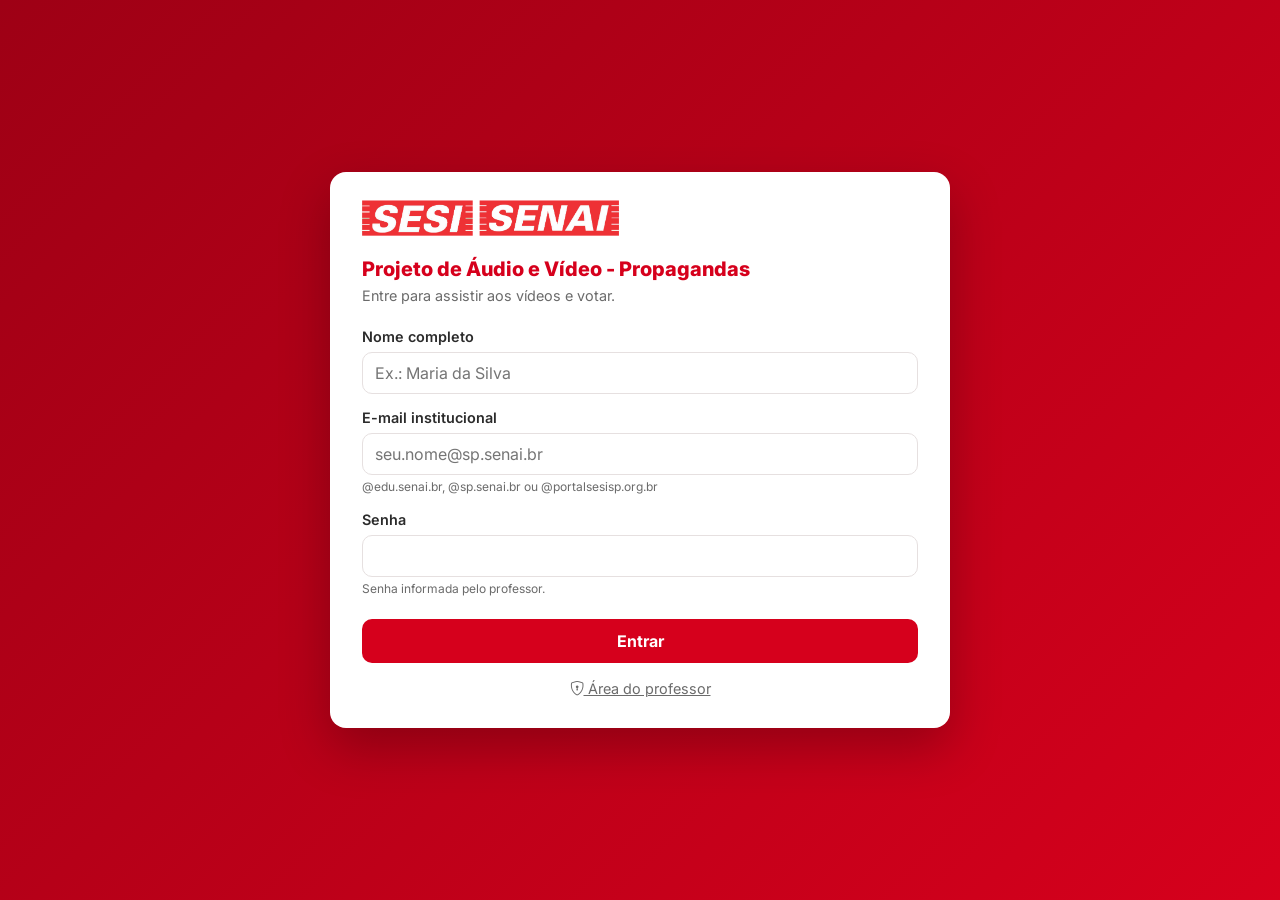
==== index.html @ be34e26c "first commit" ====
<!DOCTYPE html>
<html lang="pt-BR">
<head>
  <meta charset="UTF-8">
  <meta name="viewport" content="width=device-width, initial-scale=1.0">
  <title>Entrar - Concurso de Propagandas 2026</title>
  <link rel="preconnect" href="https://fonts.googleapis.com">
  <link rel="preconnect" href="https://fonts.gstatic.com" crossorigin>
  <link href="https://fonts.googleapis.com/css2?family=Inter:wght@400;500;600;700;800&display=swap" rel="stylesheet">
  <link rel="stylesheet" href="https://cdn.jsdelivr.net/npm/bootstrap-icons@1.11.3/font/bootstrap-icons.min.css">
  <link rel="stylesheet" href="css/style.css">
</head>
<body class="pagina-login">

  <main class="card-login">
    <img src="img/logo-sesi-senai.png" alt="SESI | SENAI" class="logo">
    <h1>Projeto de Áudio e Vídeo - Propagandas</h1>
    <p class="subtitulo">Entre para assistir aos vídeos e votar.</p>

    <form id="formLogin">
      <div class="campo">
        <label for="nome">Nome completo</label>
        <input type="text" id="nome" required autocomplete="name" placeholder="Ex.: Maria da Silva">
      </div>

      <div class="campo">
        <label for="email">E-mail institucional</label>
        <input type="email" id="email" required autocomplete="email" placeholder="seu.nome@sp.senai.br">
        <p class="dica-campo">@edu.senai.br, @sp.senai.br ou @portalsesisp.org.br</p>
      </div>

      <div class="campo">
        <label for="senha">Senha</label>
        <input type="password" id="senha" required autocomplete="current-password">
        <p class="dica-campo">Senha informada pelo professor.</p>
      </div>

      <button type="submit" id="botaoEntrar" class="botao-principal">Entrar</button>
    </form>

    <a href="admin.html" class="link-admin"><i class="bi bi-shield-lock"></i> Área do professor</a>
  </main>

  <script src="js/config.js"></script>
  <script src="js/banco.js"></script>
  <script src="js/login.js"></script>
</body>
</html>
---- css/style.css ----
/* =============================================================
   CORES E CONFIGURAÇÕES GERAIS
   Para mudar uma cor do site inteiro, mude aqui.
   ============================================================= */
:root {
  --vermelho: #d6001c;
  --vermelho-escuro: #9e0015;
  --vermelho-claro: #fdeced;
  --fundo: #f7f5f5;
  --branco: #ffffff;
  --texto: #2b2b2b;
  --texto-suave: #6b6b6b;
  --borda: #e6e0e0;
  --verde: #1f9d55;
  --sombra: 0 6px 20px rgba(0, 0, 0, 0.06);
  --raio: 16px;
}

* {
  margin: 0;
  padding: 0;
  box-sizing: border-box;
}

body {
  font-family: "Inter", sans-serif;
  background: var(--fundo);
  color: var(--texto);
  line-height: 1.6;
}

button {
  font-family: inherit;
  cursor: pointer;
}

[hidden] {
  display: none !important;
}

.container {
  max-width: 1200px;
  margin: 0 auto;
  padding: 0 16px;
}

/* =============================================================
   BOTÕES
   ============================================================= */
.botao-principal {
  width: 100%;
  padding: 14px 20px;
  border: none;
  border-radius: 10px;
  background: var(--vermelho);
  color: var(--branco);
  font-size: 1rem;
  font-weight: 700;
  transition: background 0.2s;
}
.botao-principal:hover:not(:disabled) {
  background: var(--vermelho-escuro);
}
.botao-principal:disabled {
  background: #d9d2d2;
  color: #8a8282;
  cursor: not-allowed;
}

.botao-secundario {
  padding: 8px 16px;
  border: 1px solid var(--borda);
  border-radius: 8px;
  background: var(--branco);
  color: var(--texto);
  font-weight: 600;
  font-size: 0.95rem;
  text-decoration: none;
  white-space: nowrap;
  transition: all 0.2s;
}
.botao-secundario:hover {
  border-color: var(--vermelho);
  color: var(--vermelho);
}

/* =============================================================
   TELA DE LOGIN
   ============================================================= */
.pagina-login {
  min-height: 100vh;
  display: flex;
  align-items: center;
  justify-content: center;
  padding: 16px;
  background: linear-gradient(135deg, var(--vermelho-escuro), var(--vermelho));
}

.card-login {
  width: 100%;
  max-width: 620px;
  padding: 28px 32px;
  border-radius: var(--raio);
  background: var(--branco);
  box-shadow: 0 20px 50px rgba(0, 0, 0, 0.25);
}
.card-login .logo {
  height: 36px;
  margin-bottom: 12px;
}
.card-login h1 {
  font-size: 1.25rem;
  font-weight: 800;
  line-height: 1.3;
  color: var(--vermelho);
}
.card-login .subtitulo {
  margin: 2px 0 18px;
  color: var(--texto-suave);
  font-size: 0.9rem;
}
.card-login .botao-principal {
  margin-top: 8px;
  padding: 12px 20px;
}

.campo {
  margin-bottom: 12px;
}
.campo label {
  display: block;
  margin-bottom: 4px;
  font-size: 0.9rem;
  font-weight: 600;
}
.campo input {
  width: 100%;
  padding: 10px 12px;
  border: 1px solid var(--borda);
  border-radius: 10px;
  font-family: inherit;
  font-size: 1rem;
}
.campo input:focus {
  outline: none;
  border-color: var(--vermelho);
  box-shadow: 0 0 0 3px var(--vermelho-claro);
}
.dica-campo {
  margin-top: 2px;
  font-size: 0.75rem;
  color: var(--texto-suave);
}

.link-admin {
  display: block;
  margin-top: 14px;
  text-align: center;
  color: var(--texto-suave);
  font-size: 0.9rem;
}

/* =============================================================
   CABEÇALHO
   ============================================================= */
.cabecalho {
  position: sticky;
  top: 0;
  z-index: 10;
  background: var(--branco);
  border-bottom: 4px solid var(--vermelho);
}
.cabecalho-conteudo {
  display: flex;
  justify-content: space-between;
  align-items: center;
  gap: 16px;
  padding-top: 14px;
  padding-bottom: 14px;
}
.marca {
  display: flex;
  align-items: center;
  gap: 16px;
}
.marca .logo {
  height: 44px;
}
.marca h1 {
  font-size: 1.25rem;
  font-weight: 800;
  line-height: 1.2;
  color: var(--vermelho);
}
.marca p {
  color: var(--texto-suave);
  font-size: 0.9rem;
  font-weight: 500;
}
.usuario {
  display: flex;
  align-items: center;
  gap: 10px;
  font-weight: 600;
}
.usuario .bi {
  font-size: 1.5rem;
  color: var(--vermelho);
}

/* =============================================================
   BANNER (HERO)
   ============================================================= */
.hero {
  position: relative;
  overflow: hidden;
  margin-top: 32px;
  padding: 56px 48px;
  border-radius: var(--raio);
  color: var(--branco);
  background: linear-gradient(120deg, var(--vermelho-escuro) 0%, var(--vermelho) 60%, #ff4d5e 100%);
}
/* Círculos decorativos */
.hero::before,
.hero::after {
  content: "";
  position: absolute;
  border-radius: 50%;
  background: rgba(255, 255, 255, 0.08);
}
.hero::before {
  width: 380px;
  height: 380px;
  right: -80px;
  top: -120px;
}
.hero::after {
  width: 220px;
  height: 220px;
  right: 180px;
  bottom: -120px;
}
.hero-texto {
  position: relative;
  z-index: 1;
}
.hero-etiqueta {
  display: inline-block;
  padding: 4px 14px;
  border-radius: 999px;
  background: rgba(255, 255, 255, 0.18);
  font-size: 0.85rem;
  font-weight: 700;
  text-transform: uppercase;
  letter-spacing: 0.05em;
}
.hero h2 {
  max-width: 640px;
  margin: 16px 0 12px;
  font-size: clamp(1.8rem, 4vw, 2.8rem);
  font-weight: 800;
  line-height: 1.15;
}
.hero p {
  max-width: 560px;
  font-size: 1.1rem;
}
.hero-icone {
  position: absolute;
  right: 64px;
  top: 50%;
  transform: translateY(-50%);
  z-index: 1;
  font-size: 7rem;
  opacity: 0.9;
}

/* =============================================================
   CARDS DE INFORMAÇÃO
   ============================================================= */
.cards {
  display: grid;
  grid-template-columns: repeat(auto-fit, minmax(220px, 1fr));
  gap: 20px;
  margin: 32px 0;
}
.card-info {
  padding: 24px;
  border: 1px solid var(--borda);
  border-radius: var(--raio);
  background: var(--branco);
  box-shadow: var(--sombra);
  text-align: center;
}
.card-info .bi {
  font-size: 2rem;
  color: var(--vermelho);
}
.card-numero {
  margin-top: 6px;
  font-size: 2rem;
  font-weight: 800;
}
.card-rotulo {
  color: var(--texto-suave);
  font-size: 0.95rem;
  font-weight: 600;
}

/* =============================================================
   TÍTULO "AVALIE OS VÍDEOS"
   ============================================================= */
.titulo-secao {
  margin: 8px 0 24px;
  text-align: center;
  font-size: clamp(1.6rem, 3vw, 2.2rem);
  font-weight: 800;
  color: var(--vermelho);
}

/* =============================================================
   VOTAÇÃO (card dividido + setas)
   ============================================================= */
.votacao {
  position: relative; /* as setas se posicionam em relação a este bloco */
}

/* Setas: ficam por cima das bordas do card, metade para fora */
.seta {
  position: absolute;
  top: 50%;
  transform: translateY(-50%);
  z-index: 2;
  width: 56px;
  height: 56px;
  border: none;
  border-radius: 50%;
  background: var(--vermelho);
  color: var(--branco);
  font-size: 1.4rem;
  box-shadow: 0 6px 16px rgba(0, 0, 0, 0.2);
  transition: background 0.2s;
}
#botaoAnterior {
  left: -84px;
}
#botaoProximo {
  right: -84px;
}
.seta:hover:not(:disabled) {
  background: var(--vermelho-escuro);
}
.seta:disabled {
  background: #a9a8a8;
  cursor: not-allowed;
}

.card-video {
  display: grid;
  grid-template-columns: 1fr 1fr;
  overflow: hidden;
  border: 1px solid var(--borda);
  border-radius: var(--raio);
  background: var(--branco);
  box-shadow: var(--sombra);
}

/* Lado esquerdo: vídeo */
.lado-video {
  position: relative;
  min-height: 440px;
  background: #111;
}
.lado-video video {
  position: absolute;
  inset: 0;
  width: 100%;
  height: 100%;
  object-fit: contain;
}
.sobreposicao {
  position: absolute;
  inset: 0;
  display: flex;
  align-items: center;
  justify-content: center;
  background: rgba(0, 0, 0, 0.45);
  transition: opacity 0.3s;
}
.sobreposicao.escondido {
  opacity: 0;
  pointer-events: none;
}
.botao-assistir {
  display: flex;
  align-items: center;
  gap: 10px;
  padding: 14px 28px;
  border: none;
  border-radius: 999px;
  background: var(--branco);
  color: var(--vermelho);
  font-size: 1.1rem;
  font-weight: 700;
  box-shadow: 0 10px 25px rgba(0, 0, 0, 0.3);
  transition: transform 0.2s;
}
.botao-assistir .bi {
  font-size: 1.6rem;
}
.botao-assistir:hover {
  transform: scale(1.05);
}

/* Lado direito: avaliação */
.lado-avaliacao {
  display: flex;
  flex-direction: column;
  padding: 32px;
}
.contador {
  color: var(--vermelho);
  font-size: 0.85rem;
  font-weight: 700;
  text-transform: uppercase;
  letter-spacing: 0.05em;
}
.lado-avaliacao h3 {
  margin: 6px 0 4px;
  font-size: 1.5rem;
  line-height: 1.25;
}
.produto {
  margin-bottom: 14px;
  color: var(--texto-suave);
}
.status-video {
  margin-bottom: 18px;
  padding: 8px 12px;
  border-radius: 8px;
  font-size: 0.9rem;
  font-weight: 600;
}
.status-video.pendente {
  background: #f3f0f0;
  color: var(--texto-suave);
}
.status-video.avaliado {
  background: #e6f6ed;
  color: var(--verde);
}

/* Notas em 2 colunas: 5, 4, 3 na esquerda e 2, 1, 0 na direita */
.opcoes {
  display: grid;
  grid-template-columns: 1fr 1fr;
  grid-template-rows: repeat(3, auto);
  grid-auto-flow: column;
  gap: 8px;
  margin-bottom: 12px;
  border: none;
}
.opcoes legend {
  margin-bottom: 8px;
  font-weight: 700;
}
.opcao {
  display: flex;
  align-items: center;
  gap: 10px;
  padding: 10px 12px;
  border: 1px solid var(--borda);
  border-radius: 10px;
  cursor: pointer;
  transition: border-color 0.2s, background 0.2s;
}
.opcao:hover {
  border-color: var(--vermelho);
}
.opcao input {
  accent-color: var(--vermelho);
}
.opcao:has(input:checked) {
  border-color: var(--vermelho);
  background: var(--vermelho-claro);
}
.opcoes:disabled .opcao {
  opacity: 0.5;
  cursor: not-allowed;
}
.nota-numero {
  font-weight: 800;
  color: var(--vermelho);
}

.aviso {
  min-height: 1.4em;
  margin-bottom: 10px;
  color: var(--texto-suave);
  font-size: 0.9rem;
  font-weight: 600;
}
.aviso.erro {
  color: var(--vermelho);
}
.aviso.sucesso {
  color: var(--verde);
}

/* Bolinhas embaixo do card */
.pontos {
  display: flex;
  justify-content: center;
  gap: 12px;
  margin-top: 20px;
}
.ponto {
  width: 14px;
  height: 14px;
  padding: 0;
  border: 2px solid var(--vermelho);
  border-radius: 50%;
  background: var(--branco);
  transition: transform 0.2s;
}
.ponto.avaliado {
  background: var(--vermelho);
}
.ponto.ativo {
  transform: scale(1.4);
  box-shadow: 0 0 0 3px var(--vermelho-claro);
}

/* =============================================================
   PAINEL DO ADMINISTRADOR
   ============================================================= */
.painel-titulo {
  display: flex;
  justify-content: space-between;
  align-items: center;
  flex-wrap: wrap;
  gap: 12px;
  margin: 32px 0 8px;
}
.botoes {
  display: flex;
  flex-wrap: wrap;
  gap: 8px;
}
.bloco {
  margin-bottom: 24px;
  padding: 24px;
  border: 1px solid var(--borda);
  border-radius: var(--raio);
  background: var(--branco);
  box-shadow: var(--sombra);
}
.bloco h3 {
  margin-bottom: 16px;
}
.tabela-rolagem {
  overflow-x: auto;
}
table {
  width: 100%;
  border-collapse: collapse;
  font-size: 0.95rem;
}
th,
td {
  padding: 10px 12px;
  border-bottom: 1px solid var(--borda);
  text-align: left;
  vertical-align: middle;
}
th {
  background: var(--vermelho-claro);
  color: var(--vermelho-escuro);
  font-weight: 700;
  white-space: nowrap;
}
td small {
  color: var(--texto-suave);
}
.barra {
  min-width: 80px;
  height: 8px;
  overflow: hidden;
  border-radius: 99px;
  background: #f0eaea;
}
.barra div {
  height: 100%;
  background: var(--vermelho);
}
.login-admin {
  max-width: 420px;
  margin: 48px auto;
}

/* =============================================================
   RODAPÉ
   ============================================================= */
.rodape {
  margin-top: 56px;
  padding: 24px 0;
  border-top: 1px solid var(--borda);
  background: var(--branco);
  color: var(--texto-suave);
  font-size: 0.9rem;
  text-align: center;
}

/* =============================================================
   CELULAR E TABLET
   ============================================================= */

/* Tela um pouco menor que o site: as setas saem menos para fora */
@media (max-width: 1250px) {
  #botaoAnterior {
    left: -16px;
  }
  #botaoProximo {
    right: -16px;
  }
}

@media (max-width: 860px) {
  .cabecalho-conteudo {
    align-items: flex-start;
  }
  .marca .logo{
    width: 100px;
    height: max-content;
  }
  .marca h1{
    font-size: 13px;
  }
  .marca p{
    font-size: 8px;
  }
  .usuario .bi{
    font-size: 1rem;
  }
  .usuario .nomeUsuario{
    font-weight: 200;
    font-size: 10px;
  }
  .usuario .botao-secundario{
    font-size: 10px;
    padding: 4px 8px;
  }
  .hero {
    padding: 36px 24px;
  }
  .hero-icone {
    display: none;
  }
  .cards{
    grid-template-columns: 1fr;
  }
  .card-video {
    grid-template-columns: 1fr;
  }
  .lado-video {
    min-height: 250px;
  }
  .lado-avaliacao {
    padding: 24px;
  }
  /* No celular as setas vão para baixo do card */
  .votacao {
    display: grid;
    grid-template-columns: 1fr 1fr;
    grid-template-areas:
      "card card"
      "anterior proximo";
    gap: 16px;
  }
  .card-video {
    grid-area: card;
  }
  .seta {
    position: static;
    transform: none;
  }
  #botaoAnterior {
    grid-area: anterior;
    justify-self: start;
  }
  #botaoProximo {
    grid-area: proximo;
    justify-self: end;
  }
  .pontos{
    margin-top: -35px;
  }
}

@media (max-width: 480px) {
  .marca {
    gap: 12px;
  }
  .marca .logo {
    width: 100px;
    height: max-content;
  }
  .marca h1 {
    font-size: 0.5rem;
  }
  .marca p{
    font-size: 8px;
  }
  .botao-secundario{
    font-size: 0.5rem;
  }
  .usuario{
    gap: 5px;
  }
  .usuario .bi{
    position: absolute;
    font-size: 1.5rem;
    right: 80px;
  }
  .usuario .nomeUsuario{
    visibility: hidden;
  }
  .usuario .botao-secundario{
    font-size: 15px;
    padding: 5px 9pxpx;
  }
  .opcoes {
    grid-template-columns: 1fr;
    grid-template-rows: none;
    grid-auto-flow: row;
  }
  .card-login {
    padding: 24px 20px;
  }
}
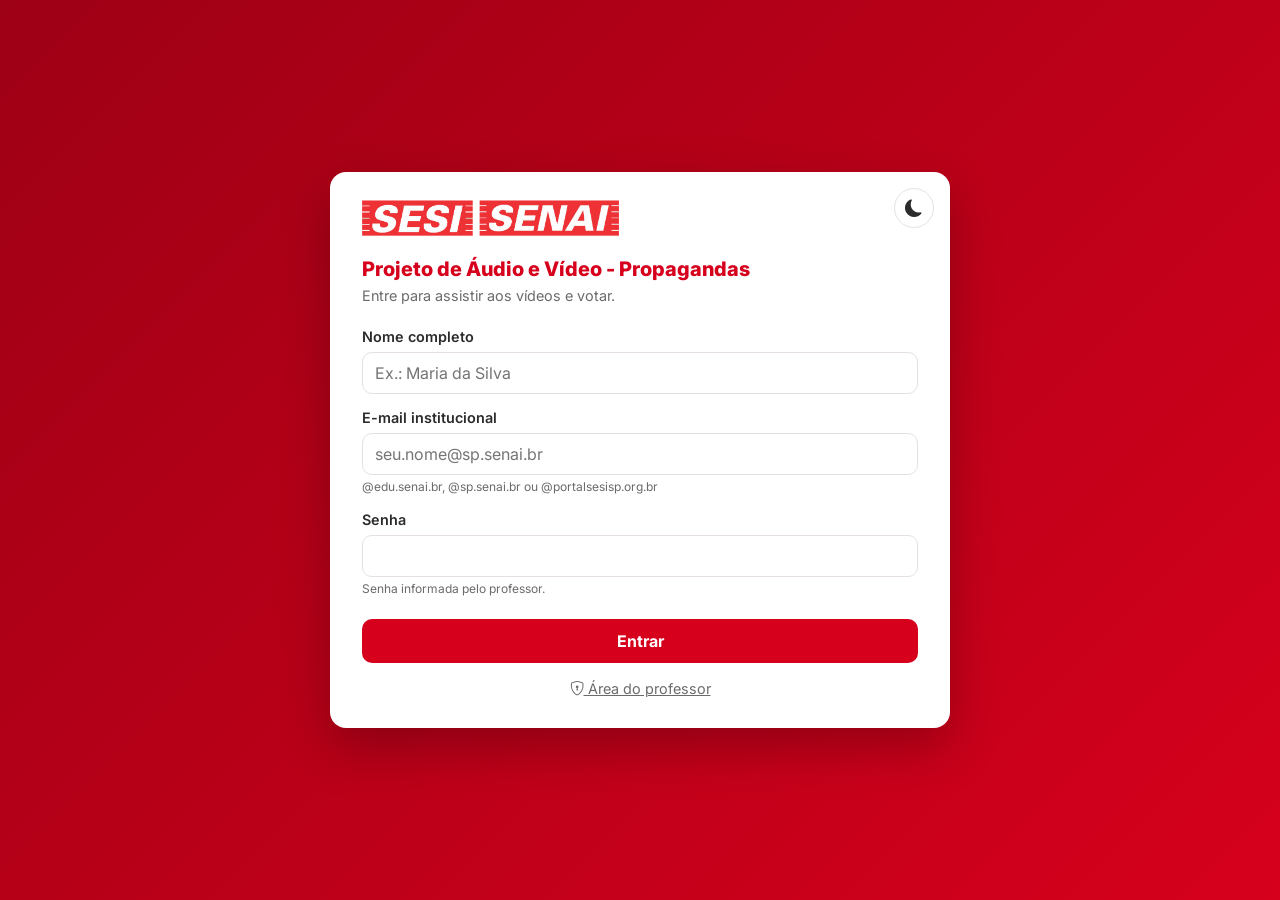
==== commit 78eb3b59: "responsividade, tema escuro e acessibilidade" ====
--- a/index.html
+++ b/index.html
@@ -9,10 +9,12 @@
   <link href="https://fonts.googleapis.com/css2?family=Inter:wght@400;500;600;700;800&display=swap" rel="stylesheet">
   <link rel="stylesheet" href="https://cdn.jsdelivr.net/npm/bootstrap-icons@1.11.3/font/bootstrap-icons.min.css">
   <link rel="stylesheet" href="css/style.css">
+  <script src="js/tema.js"></script>
 </head>
 <body class="pagina-login">
 
   <main class="card-login">
+    <button type="button" class="botao-tema" aria-label="Ativar modo escuro"></button>
     <img src="img/logo-sesi-senai.png" alt="SESI | SENAI" class="logo">
     <h1>Projeto de Áudio e Vídeo - Propagandas</h1>
     <p class="subtitulo">Entre para assistir aos vídeos e votar.</p>
@@ -25,21 +27,31 @@
 
       <div class="campo">
         <label for="email">E-mail institucional</label>
-        <input type="email" id="email" required autocomplete="email" placeholder="seu.nome@sp.senai.br">
-        <p class="dica-campo">@edu.senai.br, @sp.senai.br ou @portalsesisp.org.br</p>
+        <input type="email" id="email" required autocomplete="email" placeholder="seu.nome@sp.senai.br" aria-describedby="dicaEmail">
+        <p class="dica-campo" id="dicaEmail">@edu.senai.br, @sp.senai.br ou @portalsesisp.org.br</p>
       </div>
 
       <div class="campo">
         <label for="senha">Senha</label>
-        <input type="password" id="senha" required autocomplete="current-password">
-        <p class="dica-campo">Senha informada pelo professor.</p>
+        <input type="password" id="senha" required autocomplete="current-password" aria-describedby="dicaSenha">
+        <p class="dica-campo" id="dicaSenha">Senha informada pelo professor.</p>
       </div>
 
       <button type="submit" id="botaoEntrar" class="botao-principal">Entrar</button>
     </form>
 
-    <a href="admin.html" class="link-admin"><i class="bi bi-shield-lock"></i> Área do professor</a>
+    <a href="admin.html" class="link-admin"><i class="bi bi-shield-lock" aria-hidden="true"></i> Área do professor</a>
   </main>
+
+  <!-- VLibras: tradução para Libras (governo federal) -->
+  <div vw class="enabled">
+    <div vw-access-button class="active"></div>
+    <div vw-plugin-wrapper>
+      <div class="vw-plugin-top-wrapper"></div>
+    </div>
+  </div>
+  <script src="https://vlibras.gov.br/app/vlibras-plugin.js"></script>
+  <script>new window.VLibras.Widget("https://vlibras.gov.br/app");</script>
 
   <script src="js/config.js"></script>
   <script src="js/banco.js"></script>
--- a/css/style.css
+++ b/css/style.css
@@ -3,17 +3,54 @@
    Para mudar uma cor do site inteiro, mude aqui.
    ============================================================= */
 :root {
-  --vermelho: #d6001c;
-  --vermelho-escuro: #9e0015;
-  --vermelho-claro: #fdeced;
-  --fundo: #f7f5f5;
-  --branco: #ffffff;
+  color-scheme: light;
+  --vermelho: #d6001c;          /* fundo de botões e destaques */
+  --vermelho-escuro: #9e0015;   /* botão com o mouse em cima */
+  --vermelho-claro: #fdeced;    /* fundos suaves (nota marcada, tabela) */
+  --vermelho-texto: #d6001c;    /* textos e ícones vermelhos */
+  --fundo: #f7f5f5;             /* fundo da página */
+  --cartao: #ffffff;            /* fundo dos cards, cabeçalho e rodapé */
+  --branco: #ffffff;            /* texto em cima do vermelho */
   --texto: #2b2b2b;
   --texto-suave: #6b6b6b;
   --borda: #e6e0e0;
   --verde: #1f9d55;
+  --verde-claro: #e6f6ed;
+  --cinza-claro: #f3f0f0;
+  --desativado-fundo: #d9d2d2;
+  --desativado-texto: #8a8282;
+  --seta-desativada: #a9a8a8;
+  --barra-fundo: #f0eaea;
+  --fundo-login: linear-gradient(135deg, #9e0015, #d6001c);
   --sombra: 0 6px 20px rgba(0, 0, 0, 0.06);
   --raio: 16px;
+}
+
+/* =============================================================
+   MODO ESCURO
+   O arquivo js/tema.js coloca data-tema="escuro" na página.
+   Aqui só trocamos os valores das cores lá de cima.
+   ============================================================= */
+:root[data-tema="escuro"] {
+  color-scheme: dark;
+  --vermelho: #e8283e;
+  --vermelho-escuro: #b8001a;
+  --vermelho-claro: #3a1418;
+  --vermelho-texto: #ff6b78;
+  --fundo: #121214;
+  --cartao: #29292b;
+  --texto: #ececec;
+  --texto-suave: #a8a8ad;
+  --borda: #6f6f70;
+  --verde: #3ccf7a;
+  --verde-claro: #12301f;
+  --cinza-claro: #2a2a2f;
+  --desativado-fundo: #3a3a40;
+  --desativado-texto: #8d8d93;
+  --seta-desativada: #4a4a50;
+  --barra-fundo: #2e2e33;
+  --fundo-login: linear-gradient(135deg, #3a0008, #121214);
+  --sombra: 0 6px 20px rgba(0, 0, 0, 0.4);
 }
 
 * {
@@ -36,6 +73,22 @@
 
 [hidden] {
   display: none !important;
+}
+
+/* Texto escondido na tela, mas lido pelo leitor de tela */
+.sr-only {
+  position: absolute;
+  width: 1px;
+  height: 1px;
+  overflow: hidden;
+  clip: rect(0, 0, 0, 0);
+  white-space: nowrap;
+}
+
+/* Contorno vermelho em tudo que recebe foco pelo teclado (tecla Tab) */
+:focus-visible {
+  outline: 3px solid var(--vermelho-texto);
+  outline-offset: 2px;
 }
 
 .container {
@@ -62,8 +115,8 @@
   background: var(--vermelho-escuro);
 }
 .botao-principal:disabled {
-  background: #d9d2d2;
-  color: #8a8282;
+  background: var(--desativado-fundo);
+  color: var(--desativado-texto);
   cursor: not-allowed;
 }
 
@@ -71,7 +124,7 @@
   padding: 8px 16px;
   border: 1px solid var(--borda);
   border-radius: 8px;
-  background: var(--branco);
+  background: var(--cartao);
   color: var(--texto);
   font-weight: 600;
   font-size: 0.95rem;
@@ -80,8 +133,28 @@
   transition: all 0.2s;
 }
 .botao-secundario:hover {
-  border-color: var(--vermelho);
-  color: var(--vermelho);
+  border-color: var(--vermelho-texto);
+  color: var(--vermelho-texto);
+}
+
+/* Botão de trocar o tema (lua / sol) */
+.botao-tema {
+  display: inline-flex;
+  align-items: center;
+  justify-content: center;
+  flex-shrink: 0;
+  width: 40px;
+  height: 40px;
+  border: 1px solid var(--borda);
+  border-radius: 50%;
+  background: var(--cartao);
+  color: var(--texto);
+  font-size: 1.1rem;
+  transition: all 0.2s;
+}
+.botao-tema:hover {
+  border-color: var(--vermelho-texto);
+  color: var(--vermelho-texto);
 }
 
 /* =============================================================
@@ -93,16 +166,22 @@
   align-items: center;
   justify-content: center;
   padding: 16px;
-  background: linear-gradient(135deg, var(--vermelho-escuro), var(--vermelho));
+  background: var(--fundo-login);
 }
 
 .card-login {
+  position: relative; /* para o botão de tema ficar no canto */
   width: 100%;
   max-width: 620px;
   padding: 28px 32px;
   border-radius: var(--raio);
-  background: var(--branco);
+  background: var(--cartao);
   box-shadow: 0 20px 50px rgba(0, 0, 0, 0.25);
+}
+.card-login .botao-tema {
+  position: absolute;
+  top: 16px;
+  right: 16px;
 }
 .card-login .logo {
   height: 36px;
@@ -112,7 +191,7 @@
   font-size: 1.25rem;
   font-weight: 800;
   line-height: 1.3;
-  color: var(--vermelho);
+  color: var(--vermelho-texto);
 }
 .card-login .subtitulo {
   margin: 2px 0 18px;
@@ -138,12 +217,14 @@
   padding: 10px 12px;
   border: 1px solid var(--borda);
   border-radius: 10px;
+  background: var(--cartao);
+  color: var(--texto);
   font-family: inherit;
   font-size: 1rem;
 }
 .campo input:focus {
   outline: none;
-  border-color: var(--vermelho);
+  border-color: var(--vermelho-texto);
   box-shadow: 0 0 0 3px var(--vermelho-claro);
 }
 .dica-campo {
@@ -167,7 +248,7 @@
   position: sticky;
   top: 0;
   z-index: 10;
-  background: var(--branco);
+  background: var(--cartao);
   border-bottom: 4px solid var(--vermelho);
 }
 .cabecalho-conteudo {
@@ -190,7 +271,7 @@
   font-size: 1.25rem;
   font-weight: 800;
   line-height: 1.2;
-  color: var(--vermelho);
+  color: var(--vermelho-texto);
 }
 .marca p {
   color: var(--texto-suave);
@@ -203,9 +284,9 @@
   gap: 10px;
   font-weight: 600;
 }
-.usuario .bi {
+.usuario > .bi {
   font-size: 1.5rem;
-  color: var(--vermelho);
+  color: var(--vermelho-texto);
 }
 
 /* =============================================================
@@ -217,8 +298,8 @@
   margin-top: 32px;
   padding: 56px 48px;
   border-radius: var(--raio);
-  color: var(--branco);
-  background: linear-gradient(120deg, var(--vermelho-escuro) 0%, var(--vermelho) 60%, #ff4d5e 100%);
+  color: #ffffff;
+  background: linear-gradient(120deg, #9e0015 0%, #d6001c 60%, #ff4d5e 100%);
 }
 /* Círculos decorativos */
 .hero::before,
@@ -288,13 +369,13 @@
   padding: 24px;
   border: 1px solid var(--borda);
   border-radius: var(--raio);
-  background: var(--branco);
+  background: var(--cartao);
   box-shadow: var(--sombra);
   text-align: center;
 }
 .card-info .bi {
   font-size: 2rem;
-  color: var(--vermelho);
+  color: var(--vermelho-texto);
 }
 .card-numero {
   margin-top: 6px;
@@ -315,7 +396,7 @@
   text-align: center;
   font-size: clamp(1.6rem, 3vw, 2.2rem);
   font-weight: 800;
-  color: var(--vermelho);
+  color: var(--vermelho-texto);
 }
 
 /* =============================================================
@@ -325,7 +406,7 @@
   position: relative; /* as setas se posicionam em relação a este bloco */
 }
 
-/* Setas: ficam por cima das bordas do card, metade para fora */
+/* Setas: ficam do lado de fora do card */
 .seta {
   position: absolute;
   top: 50%;
@@ -351,7 +432,7 @@
   background: var(--vermelho-escuro);
 }
 .seta:disabled {
-  background: #a9a8a8;
+  background: var(--seta-desativada);
   cursor: not-allowed;
 }
 
@@ -361,7 +442,7 @@
   overflow: hidden;
   border: 1px solid var(--borda);
   border-radius: var(--raio);
-  background: var(--branco);
+  background: var(--cartao);
   box-shadow: var(--sombra);
 }
 
@@ -398,8 +479,8 @@
   padding: 14px 28px;
   border: none;
   border-radius: 999px;
-  background: var(--branco);
-  color: var(--vermelho);
+  background: #ffffff;
+  color: #d6001c;
   font-size: 1.1rem;
   font-weight: 700;
   box-shadow: 0 10px 25px rgba(0, 0, 0, 0.3);
@@ -419,7 +500,7 @@
   padding: 32px;
 }
 .contador {
-  color: var(--vermelho);
+  color: var(--vermelho-texto);
   font-size: 0.85rem;
   font-weight: 700;
   text-transform: uppercase;
@@ -442,11 +523,11 @@
   font-weight: 600;
 }
 .status-video.pendente {
-  background: #f3f0f0;
+  background: var(--cinza-claro);
   color: var(--texto-suave);
 }
 .status-video.avaliado {
-  background: #e6f6ed;
+  background: var(--verde-claro);
   color: var(--verde);
 }
 
@@ -475,13 +556,13 @@
   transition: border-color 0.2s, background 0.2s;
 }
 .opcao:hover {
-  border-color: var(--vermelho);
+  border-color: var(--vermelho-texto);
 }
 .opcao input {
   accent-color: var(--vermelho);
 }
 .opcao:has(input:checked) {
-  border-color: var(--vermelho);
+  border-color: var(--vermelho-texto);
   background: var(--vermelho-claro);
 }
 .opcoes:disabled .opcao {
@@ -490,7 +571,7 @@
 }
 .nota-numero {
   font-weight: 800;
-  color: var(--vermelho);
+  color: var(--vermelho-texto);
 }
 
 .aviso {
@@ -501,7 +582,7 @@
   font-weight: 600;
 }
 .aviso.erro {
-  color: var(--vermelho);
+  color: var(--vermelho-texto);
 }
 .aviso.sucesso {
   color: var(--verde);
@@ -515,16 +596,23 @@
   margin-top: 20px;
 }
 .ponto {
+  position: relative;
   width: 14px;
   height: 14px;
   padding: 0;
-  border: 2px solid var(--vermelho);
+  border: 2px solid var(--vermelho-texto);
   border-radius: 50%;
-  background: var(--branco);
+  background: var(--cartao);
   transition: transform 0.2s;
 }
+/* Área de toque maior que a bolinha (melhor no celular) */
+.ponto::after {
+  content: "";
+  position: absolute;
+  inset: -7px;
+}
 .ponto.avaliado {
-  background: var(--vermelho);
+  background: var(--vermelho-texto);
 }
 .ponto.ativo {
   transform: scale(1.4);
@@ -552,7 +640,7 @@
   padding: 24px;
   border: 1px solid var(--borda);
   border-radius: var(--raio);
-  background: var(--branco);
+  background: var(--cartao);
   box-shadow: var(--sombra);
 }
 .bloco h3 {
@@ -575,7 +663,7 @@
 }
 th {
   background: var(--vermelho-claro);
-  color: var(--vermelho-escuro);
+  color: var(--vermelho-texto);
   font-weight: 700;
   white-space: nowrap;
 }
@@ -587,7 +675,7 @@
   height: 8px;
   overflow: hidden;
   border-radius: 99px;
-  background: #f0eaea;
+  background: var(--barra-fundo);
 }
 .barra div {
   height: 100%;
@@ -605,7 +693,7 @@
   margin-top: 56px;
   padding: 24px 0;
   border-top: 1px solid var(--borda);
-  background: var(--branco);
+  background: var(--cartao);
   color: var(--texto-suave);
   font-size: 0.9rem;
   text-align: center;
@@ -615,8 +703,9 @@
    CELULAR E TABLET
    ============================================================= */
 
-/* Tela um pouco menor que o site: as setas saem menos para fora */
-@media (max-width: 1250px) {
+/* Notebook (até 1360px): as setas ficam por cima da borda do card,
+   senão elas sairiam da tela */
+@media (max-width: 1360px) {
   #botaoAnterior {
     left: -16px;
   }
@@ -626,29 +715,30 @@
 }
 
 @media (max-width: 860px) {
-  .cabecalho-conteudo {
-    align-items: flex-start;
-  }
-  .marca .logo{
-    width: 100px;
-    height: max-content;
-  }
-  .marca h1{
-    font-size: 13px;
-  }
-  .marca p{
-    font-size: 8px;
-  }
-  .usuario .bi{
+  .marca {
+    gap: 12px;
+  }
+  .marca .logo {
+    height: 32px;
+  }
+  .marca h1 {
     font-size: 1rem;
   }
-  .usuario .nomeUsuario{
-    font-weight: 200;
-    font-size: 10px;
-  }
-  .usuario .botao-secundario{
-    font-size: 10px;
-    padding: 4px 8px;
+  .marca p {
+    font-size: 0.8rem;
+  }
+  .usuario {
+    gap: 8px;
+  }
+  .usuario > .bi {
+    font-size: 1.25rem;
+  }
+  .nomeUsuario {
+    font-size: 0.85rem;
+  }
+  .usuario .botao-secundario {
+    padding: 6px 12px;
+    font-size: 0.85rem;
   }
   .hero {
     padding: 36px 24px;
@@ -656,7 +746,7 @@
   .hero-icone {
     display: none;
   }
-  .cards{
+  .cards {
     grid-template-columns: 1fr;
   }
   .card-video {
@@ -692,43 +782,55 @@
     grid-area: proximo;
     justify-self: end;
   }
-  .pontos{
+  .pontos {
     margin-top: -35px;
   }
 }
 
+/* Celular: logo e título em cima, usuário e botões embaixo */
+@media (max-width: 600px) {
+  /* No celular o cabeçalho não fica preso no topo (ocuparia muito da tela) */
+  .cabecalho {
+    position: static;
+  }
+  .marca {
+    flex-direction: column;
+    align-items: flex-start;
+    gap: 6px;
+  }
+  .cabecalho-conteudo {
+    flex-direction: column;
+    align-items: stretch;
+    gap: 8px;
+    padding-top: 10px;
+    padding-bottom: 10px;
+  }
+  .marca .logo {
+    height: 26px;
+  }
+  .marca h1 {
+    font-size: 0.95rem;
+  }
+  .marca p {
+    font-size: 0.75rem;
+  }
+  .usuario {
+    justify-content: flex-end;
+  }
+  .nomeUsuario {
+    flex: 1;
+    min-width: 0;
+    overflow: hidden;
+    text-overflow: ellipsis;
+    white-space: nowrap;
+  }
+  .botao-tema {
+    width: 36px;
+    height: 36px;
+  }
+}
+
 @media (max-width: 480px) {
-  .marca {
-    gap: 12px;
-  }
-  .marca .logo {
-    width: 100px;
-    height: max-content;
-  }
-  .marca h1 {
-    font-size: 0.5rem;
-  }
-  .marca p{
-    font-size: 8px;
-  }
-  .botao-secundario{
-    font-size: 0.5rem;
-  }
-  .usuario{
-    gap: 5px;
-  }
-  .usuario .bi{
-    position: absolute;
-    font-size: 1.5rem;
-    right: 80px;
-  }
-  .usuario .nomeUsuario{
-    visibility: hidden;
-  }
-  .usuario .botao-secundario{
-    font-size: 15px;
-    padding: 5px 9pxpx;
-  }
   .opcoes {
     grid-template-columns: 1fr;
     grid-template-rows: none;
@@ -737,4 +839,8 @@
   .card-login {
     padding: 24px 20px;
   }
-}
+  .card-login .botao-tema {
+    top: 12px;
+    right: 12px;
+  }
+}
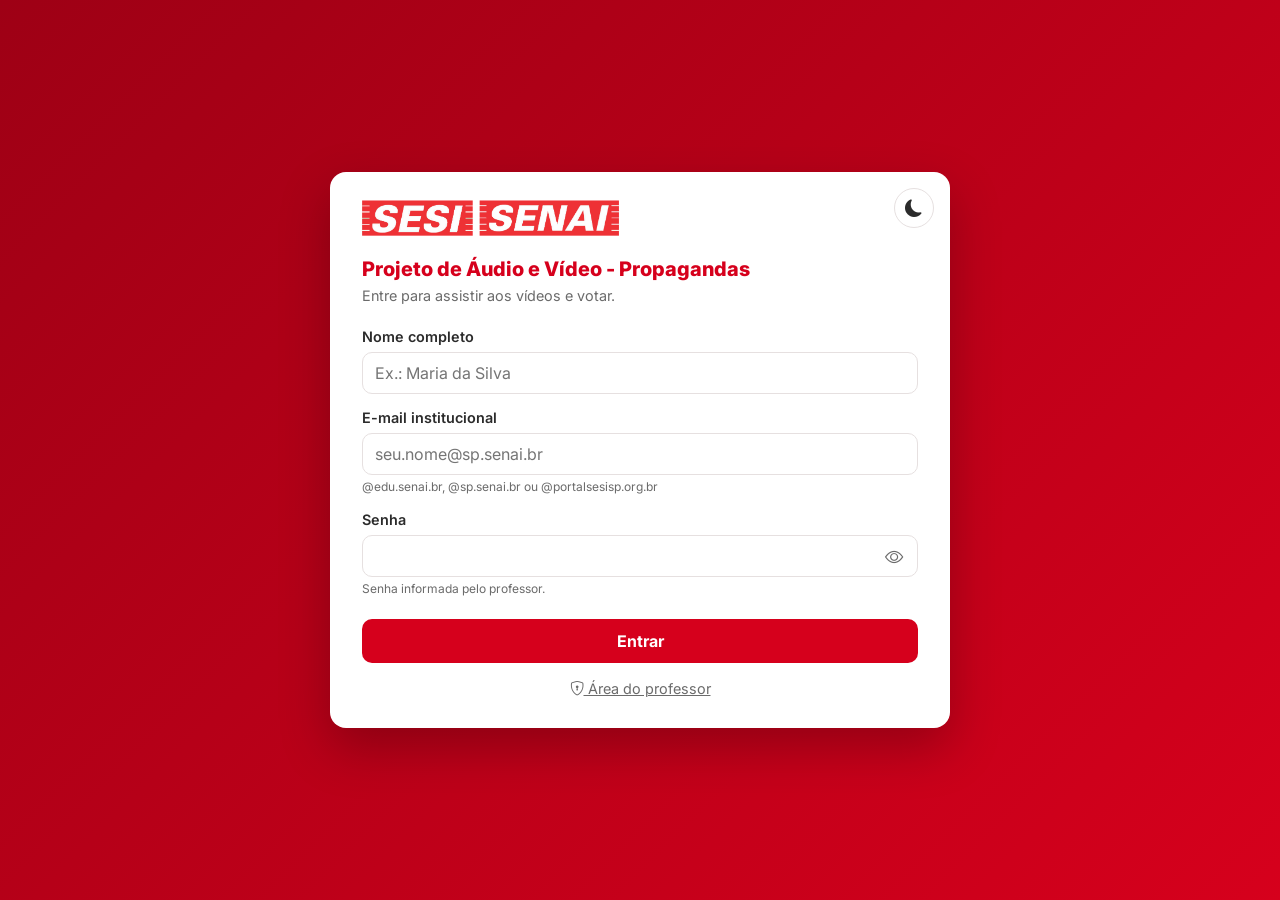
==== commit f73b43e4: "icone de olhinho, já votado e sorteio de videos" ====
--- a/index.html
+++ b/index.html
@@ -33,7 +33,12 @@
 
       <div class="campo">
         <label for="senha">Senha</label>
-        <input type="password" id="senha" required autocomplete="current-password" aria-describedby="dicaSenha">
+        <div class="campo-senha">
+          <input type="password" id="senha" required autocomplete="current-password" aria-describedby="dicaSenha">
+          <button type="button" class="botao-olho" aria-controls="senha" aria-label="Mostrar senha">
+            <i class="bi bi-eye" aria-hidden="true"></i>
+          </button>
+        </div>
         <p class="dica-campo" id="dicaSenha">Senha informada pelo professor.</p>
       </div>
 
@@ -56,5 +61,6 @@
   <script src="js/config.js"></script>
   <script src="js/banco.js"></script>
   <script src="js/login.js"></script>
+  <script src="js/senha.js"></script>
 </body>
 </html>
--- a/css/style.css
+++ b/css/style.css
@@ -227,6 +227,38 @@
   border-color: var(--vermelho-texto);
   box-shadow: 0 0 0 3px var(--vermelho-claro);
 }
+
+/* Campo de senha com o botão de olho dentro */
+.campo-senha {
+  position: relative;
+}
+.campo-senha input {
+  padding-right: 48px; /* espaço para o olho não ficar em cima do texto */
+}
+/* Esconde o olho próprio do Edge para não aparecerem dois */
+.campo-senha input::-ms-reveal {
+  display: none;
+}
+.botao-olho {
+  position: absolute;
+  top: 50%;
+  right: 6px;
+  transform: translateY(-50%);
+  display: flex;
+  align-items: center;
+  justify-content: center;
+  width: 36px;
+  height: 36px;
+  border: none;
+  border-radius: 8px;
+  background: transparent;
+  color: var(--texto-suave);
+  font-size: 1.15rem;
+}
+.botao-olho:hover {
+  color: var(--vermelho-texto);
+}
+
 .dica-campo {
   margin-top: 2px;
   font-size: 0.75rem;
@@ -526,9 +558,23 @@
   background: var(--cinza-claro);
   color: var(--texto-suave);
 }
-.status-video.avaliado {
-  background: var(--verde-claro);
+
+/* Mensagem "Vídeo já votado" (substitui o lado direito depois do voto) */
+.ja-votado {
+  flex: 1;
+  min-height: 200px;
+  display: flex;
+  flex-direction: column;
+  align-items: center;
+  justify-content: center;
+  gap: 12px;
+  text-align: center;
   color: var(--verde);
+  font-size: 1.5rem;
+  font-weight: 800;
+}
+.ja-votado .bi {
+  font-size: 3.5rem;
 }
 
 /* Notas em 2 colunas: 5, 4, 3 na esquerda e 2, 1, 0 na direita */
@@ -753,7 +799,7 @@
     grid-template-columns: 1fr;
   }
   .lado-video {
-    min-height: 250px;
+    min-height: 205px;
   }
   .lado-avaliacao {
     padding: 24px;
